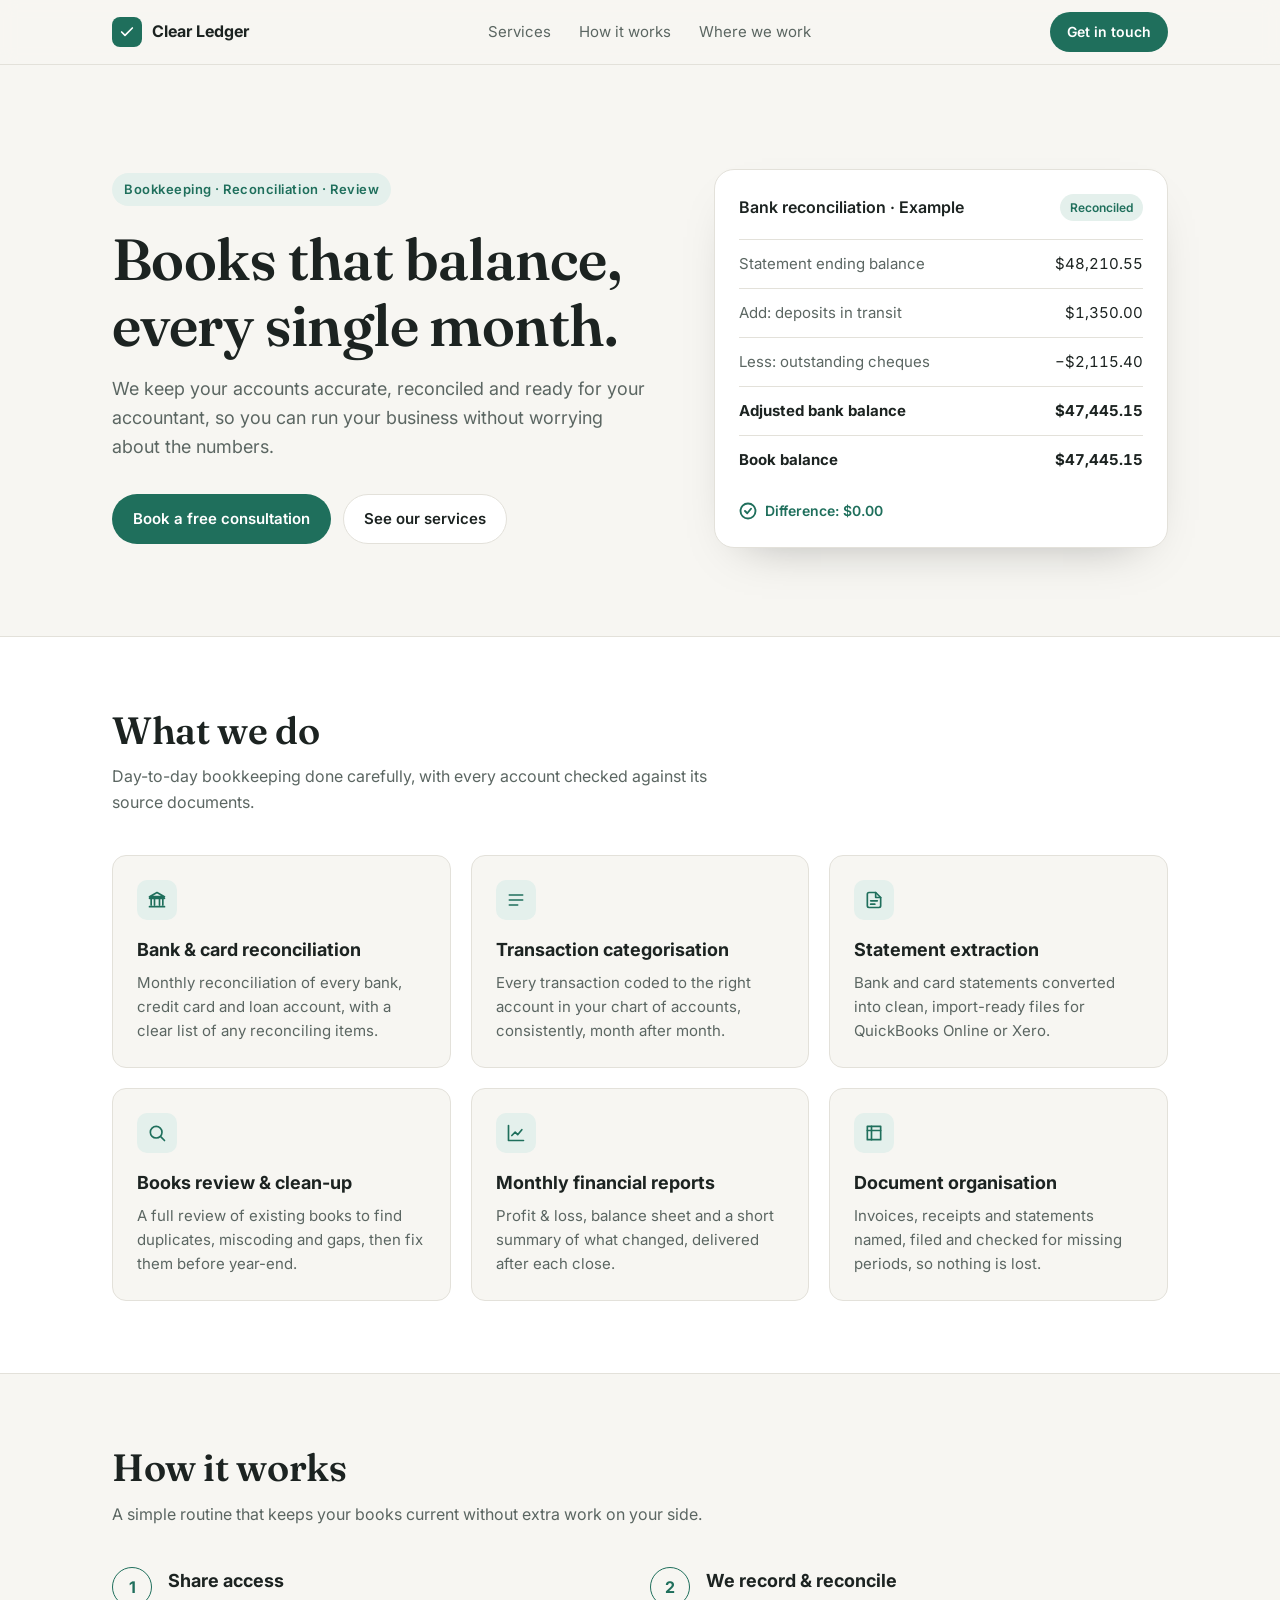
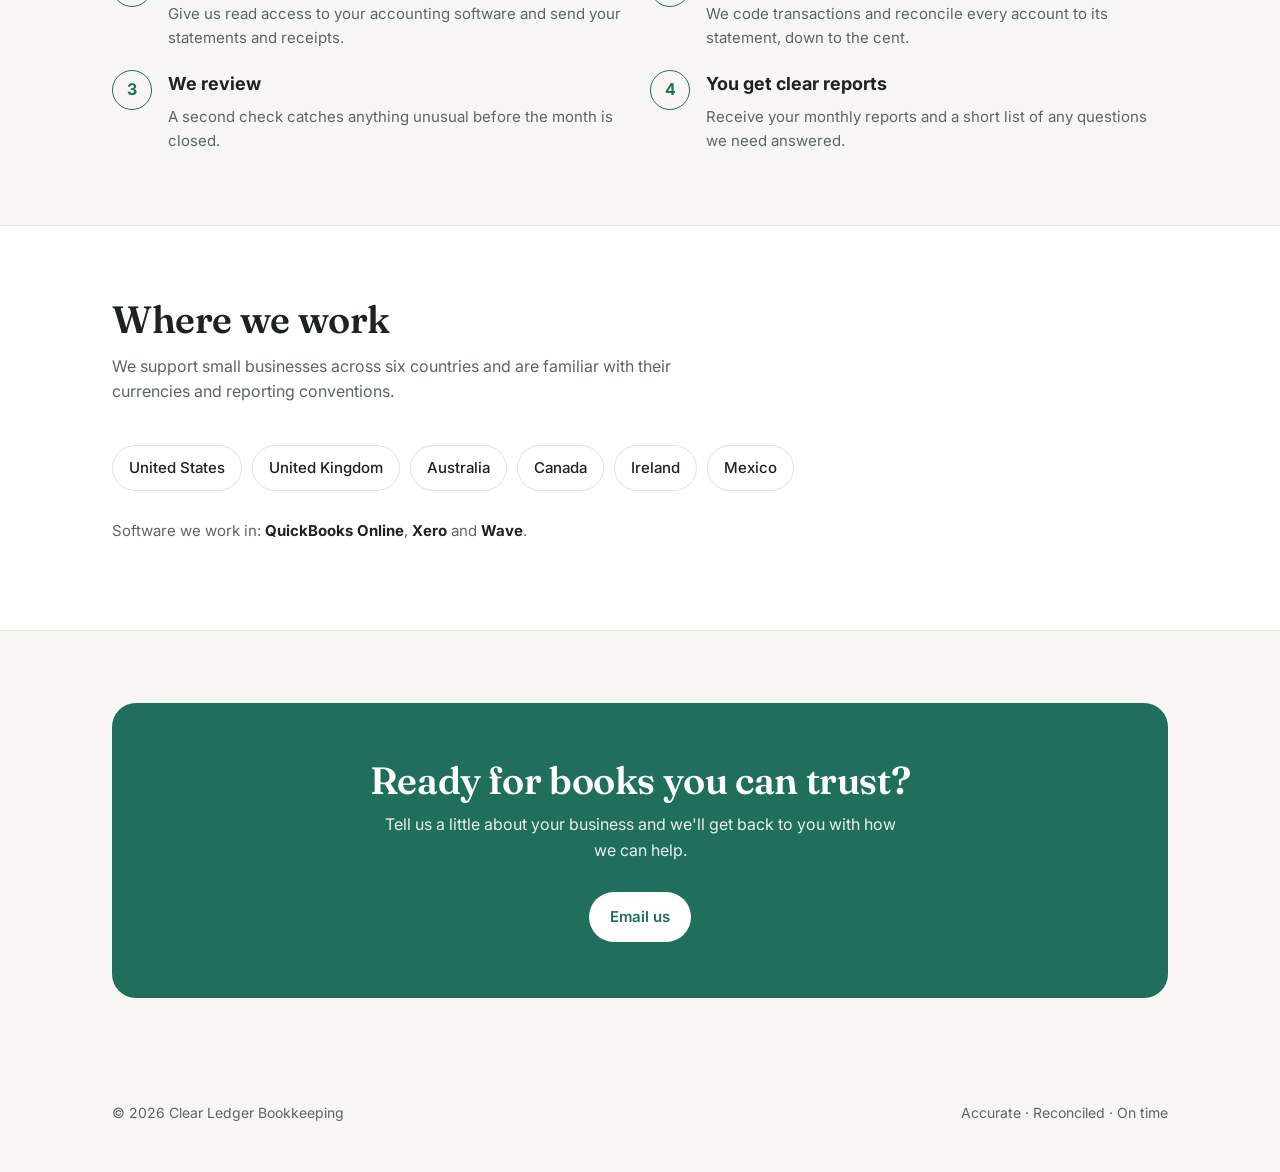
==== index.html @ 95f9fb22 "Add bookkeeping service webpage Single-page site (index.html) with services, process, regions and co" ====
<!doctype html>
<html lang="en">
<head>
  <meta charset="utf-8">
  <meta name="viewport" content="width=device-width, initial-scale=1">
  <title>Clear Ledger Bookkeeping</title>
  <meta name="description" content="Accurate, reconciled bookkeeping for small businesses in the US, UK, Australia, Canada, Ireland and Mexico.">
  <link rel="preconnect" href="https://fonts.googleapis.com">
  <link rel="preconnect" href="https://fonts.gstatic.com" crossorigin>
  <link href="https://fonts.googleapis.com/css2?family=Inter:wght@400;500;600;700&family=Fraunces:opsz,wght@9..144,600&display=swap" rel="stylesheet">
  <style>
    :root {
      --bg: #f7f6f2;
      --surface: #ffffff;
      --ink: #1c2321;
      --muted: #5b6662;
      --line: #e3e1da;
      --accent: #1f6f5c;
      --accent-ink: #ffffff;
      --accent-soft: #e4f0ec;
      --radius: 14px;
      --max: 1120px;
    }
    @media (prefers-color-scheme: dark) {
      :root:not([data-theme="light"]) {
        --bg: #121615;
        --surface: #1a201e;
        --ink: #e9ecea;
        --muted: #a3ada9;
        --line: #2a3230;
        --accent: #4fb89b;
        --accent-ink: #0d1412;
        --accent-soft: #1d2f2a;
      }
    }
    :root[data-theme="dark"] {
      --bg: #121615;
      --surface: #1a201e;
      --ink: #e9ecea;
      --muted: #a3ada9;
      --line: #2a3230;
      --accent: #4fb89b;
      --accent-ink: #0d1412;
      --accent-soft: #1d2f2a;
    }

    * { box-sizing: border-box; }
    html { scroll-behavior: smooth; }
    body {
      margin: 0;
      background: var(--bg);
      color: var(--ink);
      font: 16px/1.6 "Inter", system-ui, -apple-system, "Segoe UI", sans-serif;
      -webkit-font-smoothing: antialiased;
    }
    a { color: inherit; }
    .wrap { max-width: var(--max); margin: 0 auto; padding: 0 16px; }
    @media (min-width: 720px) { .wrap { padding: 0 32px; } }

    /* Header */
    header {
      position: sticky; top: 0; z-index: 10;
      background: color-mix(in srgb, var(--bg) 88%, transparent);
      backdrop-filter: blur(8px);
      border-bottom: 1px solid var(--line);
    }
    .nav { display: flex; align-items: center; justify-content: space-between; height: 64px; }
    .brand { display: flex; align-items: center; gap: 10px; font-weight: 700; text-decoration: none; }
    .brand-mark {
      width: 30px; height: 30px; border-radius: 8px; background: var(--accent);
      display: grid; place-items: center; color: var(--accent-ink);
    }
    .nav-links { display: none; gap: 28px; font-size: 15px; color: var(--muted); }
    .nav-links a { text-decoration: none; }
    .nav-links a:hover { color: var(--ink); }
    @media (min-width: 820px) { .nav-links { display: flex; } }

    .btn {
      display: inline-flex; align-items: center; justify-content: center; gap: 8px;
      padding: 12px 20px; border-radius: 999px; font-weight: 600; font-size: 15px;
      text-decoration: none; border: 1px solid transparent; transition: transform .15s, background .15s;
    }
    .btn:hover { transform: translateY(-1px); }
    .btn-primary { background: var(--accent); color: var(--accent-ink); }
    .btn-ghost { border-color: var(--line); background: var(--surface); }
    .btn-sm { padding: 8px 16px; font-size: 14px; }

    /* Hero */
    .hero { padding-top: 72px; padding-bottom: 56px; }
    .hero-grid { display: grid; gap: 48px; align-items: center; }
    @media (min-width: 900px) { .hero-grid { grid-template-columns: 1.1fr .9fr; } .hero { padding-top: 104px; padding-bottom: 88px; } }
    .eyebrow {
      display: inline-block; font-size: 13px; font-weight: 600; letter-spacing: .04em;
      color: var(--accent); background: var(--accent-soft); padding: 6px 12px; border-radius: 999px;
    }
    h1, h2 { font-family: "Fraunces", Georgia, serif; font-weight: 600; letter-spacing: -.01em; line-height: 1.15; }
    h1 { font-size: clamp(36px, 6vw, 58px); margin: 20px 0 16px; }
    h2 { font-size: clamp(28px, 4vw, 38px); margin: 0 0 12px; }
    h3 { font-size: 18px; margin: 0 0 6px; }
    .lead { font-size: 18px; color: var(--muted); max-width: 540px; margin: 0 0 32px; }
    .cta-row { display: flex; flex-wrap: wrap; gap: 12px; }

    /* Reconciliation card */
    .rec-card {
      background: var(--surface); border: 1px solid var(--line); border-radius: 20px;
      padding: 24px; box-shadow: 0 20px 50px -30px rgba(0,0,0,.35);
    }
    .rec-head { display: flex; justify-content: space-between; align-items: center; margin-bottom: 18px; }
    .rec-title { font-weight: 600; }
    .pill { font-size: 12px; font-weight: 600; padding: 4px 10px; border-radius: 999px; background: var(--accent-soft); color: var(--accent); }
    .rec-row { display: flex; justify-content: space-between; padding: 12px 0; border-top: 1px solid var(--line); font-size: 15px; }
    .rec-row span:first-child { color: var(--muted); }
    .rec-row.total { font-weight: 700; }
    .rec-row.total span:first-child { color: var(--ink); }
    .num { font-variant-numeric: tabular-nums; }
    .check { display: flex; align-items: center; gap: 8px; margin-top: 16px; font-size: 14px; color: var(--accent); font-weight: 600; }

    /* Sections */
    section { padding: 72px 0; }
    .section-head { max-width: 620px; margin-bottom: 40px; }
    .section-head p { color: var(--muted); margin: 0; }
    .alt { background: var(--surface); border-top: 1px solid var(--line); border-bottom: 1px solid var(--line); }

    .grid { display: grid; gap: 20px; }
    @media (min-width: 640px) { .grid-2 { grid-template-columns: repeat(2, 1fr); } }
    @media (min-width: 960px) { .grid-3 { grid-template-columns: repeat(3, 1fr); } }

    .card { background: var(--surface); border: 1px solid var(--line); border-radius: var(--radius); padding: 24px; }
    .alt .card { background: var(--bg); }
    .card p { margin: 0; color: var(--muted); font-size: 15px; }
    .icon {
      width: 40px; height: 40px; border-radius: 10px; background: var(--accent-soft); color: var(--accent);
      display: grid; place-items: center; margin-bottom: 16px;
    }
    .icon svg { width: 20px; height: 20px; }

    /* Steps */
    .steps { counter-reset: step; }
    .step { position: relative; padding-left: 56px; }
    .step::before {
      counter-increment: step; content: counter(step);
      position: absolute; left: 0; top: 0; width: 38px; height: 38px; border-radius: 50%;
      border: 1.5px solid var(--accent); color: var(--accent); font-weight: 700;
      display: grid; place-items: center;
    }
    .step p { margin: 0; color: var(--muted); font-size: 15px; }

    /* Regions */
    .regions { display: flex; flex-wrap: wrap; gap: 10px; }
    .region { padding: 10px 16px; border: 1px solid var(--line); border-radius: 999px; background: var(--surface); font-weight: 500; font-size: 15px; }
    .tools { margin-top: 28px; color: var(--muted); font-size: 15px; }
    .tools strong { color: var(--ink); }

    /* Contact */
    .contact {
      background: var(--accent); color: var(--accent-ink); border-radius: 24px; padding: 40px 24px; text-align: center;
    }
    @media (min-width: 720px) { .contact { padding: 56px; } }
    .contact h2 { margin-bottom: 10px; }
    .contact p { margin: 0 auto 28px; max-width: 520px; opacity: .9; }
    .contact .btn { background: var(--accent-ink); color: var(--accent); }

    footer { padding: 32px 0 48px; color: var(--muted); font-size: 14px; }
    .foot { display: flex; flex-wrap: wrap; gap: 12px; justify-content: space-between; }
  </style>
</head>
<body>

  <header>
    <div class="wrap nav">
      <a class="brand" href="#top">
        <span class="brand-mark" aria-hidden="true">
          <svg width="16" height="16" viewBox="0 0 24 24" fill="none" stroke="currentColor" stroke-width="2.5" stroke-linecap="round" stroke-linejoin="round"><path d="M4 12l5 5L20 6"/></svg>
        </span>
        Clear Ledger
      </a>
      <nav class="nav-links" aria-label="Main">
        <a href="#services">Services</a>
        <a href="#process">How it works</a>
        <a href="#regions">Where we work</a>
      </nav>
      <a class="btn btn-primary btn-sm" href="#contact">Get in touch</a>
    </div>
  </header>

  <main id="top">
    <!-- Hero -->
    <div class="wrap hero">
      <div class="hero-grid">
        <div>
          <span class="eyebrow">Bookkeeping · Reconciliation · Review</span>
          <h1>Books that balance, every single month.</h1>
          <p class="lead">We keep your accounts accurate, reconciled and ready for your accountant, so you can run your business without worrying about the numbers.</p>
          <div class="cta-row">
            <a class="btn btn-primary" href="#contact">Book a free consultation</a>
            <a class="btn btn-ghost" href="#services">See our services</a>
          </div>
        </div>

        <div class="rec-card" aria-label="Example bank reconciliation">
          <div class="rec-head">
            <span class="rec-title">Bank reconciliation · Example</span>
            <span class="pill">Reconciled</span>
          </div>
          <div class="rec-row"><span>Statement ending balance</span><span class="num">$48,210.55</span></div>
          <div class="rec-row"><span>Add: deposits in transit</span><span class="num">$1,350.00</span></div>
          <div class="rec-row"><span>Less: outstanding cheques</span><span class="num">−$2,115.40</span></div>
          <div class="rec-row total"><span>Adjusted bank balance</span><span class="num">$47,445.15</span></div>
          <div class="rec-row total"><span>Book balance</span><span class="num">$47,445.15</span></div>
          <div class="check">
            <svg width="18" height="18" viewBox="0 0 24 24" fill="none" stroke="currentColor" stroke-width="2.5" stroke-linecap="round" stroke-linejoin="round" aria-hidden="true"><circle cx="12" cy="12" r="10"/><path d="M8 12l3 3 5-6"/></svg>
            Difference: $0.00
          </div>
        </div>
      </div>
    </div>

    <!-- Services -->
    <section id="services" class="alt">
      <div class="wrap">
        <div class="section-head">
          <h2>What we do</h2>
          <p>Day-to-day bookkeeping done carefully, with every account checked against its source documents.</p>
        </div>
        <div class="grid grid-2 grid-3">
          <div class="card">
            <div class="icon"><svg viewBox="0 0 24 24" fill="none" stroke="currentColor" stroke-width="2" stroke-linecap="round" stroke-linejoin="round"><path d="M3 10h18M5 10v8M9 10v8M15 10v8M19 10v8M3 20h18M12 3l9 5H3z"/></svg></div>
            <h3>Bank &amp; card reconciliation</h3>
            <p>Monthly reconciliation of every bank, credit card and loan account, with a clear list of any reconciling items.</p>
          </div>
          <div class="card">
            <div class="icon"><svg viewBox="0 0 24 24" fill="none" stroke="currentColor" stroke-width="2" stroke-linecap="round" stroke-linejoin="round"><path d="M4 6h16M4 12h16M4 18h10"/></svg></div>
            <h3>Transaction categorisation</h3>
            <p>Every transaction coded to the right account in your chart of accounts, consistently, month after month.</p>
          </div>
          <div class="card">
            <div class="icon"><svg viewBox="0 0 24 24" fill="none" stroke="currentColor" stroke-width="2" stroke-linecap="round" stroke-linejoin="round"><path d="M14 3H6a2 2 0 0 0-2 2v14a2 2 0 0 0 2 2h12a2 2 0 0 0 2-2V9z"/><path d="M14 3v6h6M8 13h8M8 17h5"/></svg></div>
            <h3>Statement extraction</h3>
            <p>Bank and card statements converted into clean, import-ready files for QuickBooks Online or Xero.</p>
          </div>
          <div class="card">
            <div class="icon"><svg viewBox="0 0 24 24" fill="none" stroke="currentColor" stroke-width="2" stroke-linecap="round" stroke-linejoin="round"><circle cx="11" cy="11" r="7"/><path d="M21 21l-4.3-4.3"/></svg></div>
            <h3>Books review &amp; clean-up</h3>
            <p>A full review of existing books to find duplicates, miscoding and gaps, then fix them before year-end.</p>
          </div>
          <div class="card">
            <div class="icon"><svg viewBox="0 0 24 24" fill="none" stroke="currentColor" stroke-width="2" stroke-linecap="round" stroke-linejoin="round"><path d="M3 3v18h18"/><path d="M7 15l4-4 3 3 5-6"/></svg></div>
            <h3>Monthly financial reports</h3>
            <p>Profit &amp; loss, balance sheet and a short summary of what changed, delivered after each close.</p>
          </div>
          <div class="card">
            <div class="icon"><svg viewBox="0 0 24 24" fill="none" stroke="currentColor" stroke-width="2" stroke-linecap="round" stroke-linejoin="round"><path d="M4 4h16v16H4z"/><path d="M9 4v16M4 9h16"/></svg></div>
            <h3>Document organisation</h3>
            <p>Invoices, receipts and statements named, filed and checked for missing periods, so nothing is lost.</p>
          </div>
        </div>
      </div>
    </section>

    <!-- Process -->
    <section id="process">
      <div class="wrap">
        <div class="section-head">
          <h2>How it works</h2>
          <p>A simple routine that keeps your books current without extra work on your side.</p>
        </div>
        <div class="grid grid-2 steps">
          <div class="step"><h3>Share access</h3><p>Give us read access to your accounting software and send your statements and receipts.</p></div>
          <div class="step"><h3>We record &amp; reconcile</h3><p>We code transactions and reconcile every account to its statement, down to the cent.</p></div>
          <div class="step"><h3>We review</h3><p>A second check catches anything unusual before the month is closed.</p></div>
          <div class="step"><h3>You get clear reports</h3><p>Receive your monthly reports and a short list of any questions we need answered.</p></div>
        </div>
      </div>
    </section>

    <!-- Regions -->
    <section id="regions" class="alt">
      <div class="wrap">
        <div class="section-head">
          <h2>Where we work</h2>
          <p>We support small businesses across six countries and are familiar with their currencies and reporting conventions.</p>
        </div>
        <div class="regions">
          <span class="region">United States</span>
          <span class="region">United Kingdom</span>
          <span class="region">Australia</span>
          <span class="region">Canada</span>
          <span class="region">Ireland</span>
          <span class="region">Mexico</span>
        </div>
        <p class="tools">Software we work in: <strong>QuickBooks Online</strong>, <strong>Xero</strong> and <strong>Wave</strong>.</p>
      </div>
    </section>

    <!-- Contact -->
    <section id="contact">
      <div class="wrap">
        <div class="contact">
          <h2>Ready for books you can trust?</h2>
          <p>Tell us a little about your business and we'll get back to you with how we can help.</p>
          <a class="btn" href="mailto:hello@example.com">Email us</a>
        </div>
      </div>
    </section>
  </main>

  <footer>
    <div class="wrap foot">
      <span>© <span id="year">2026</span> Clear Ledger Bookkeeping</span>
      <span>Accurate · Reconciled · On time</span>
    </div>
  </footer>

  <script>document.getElementById('year').textContent = new Date().getFullYear();</script>
</body>
</html>
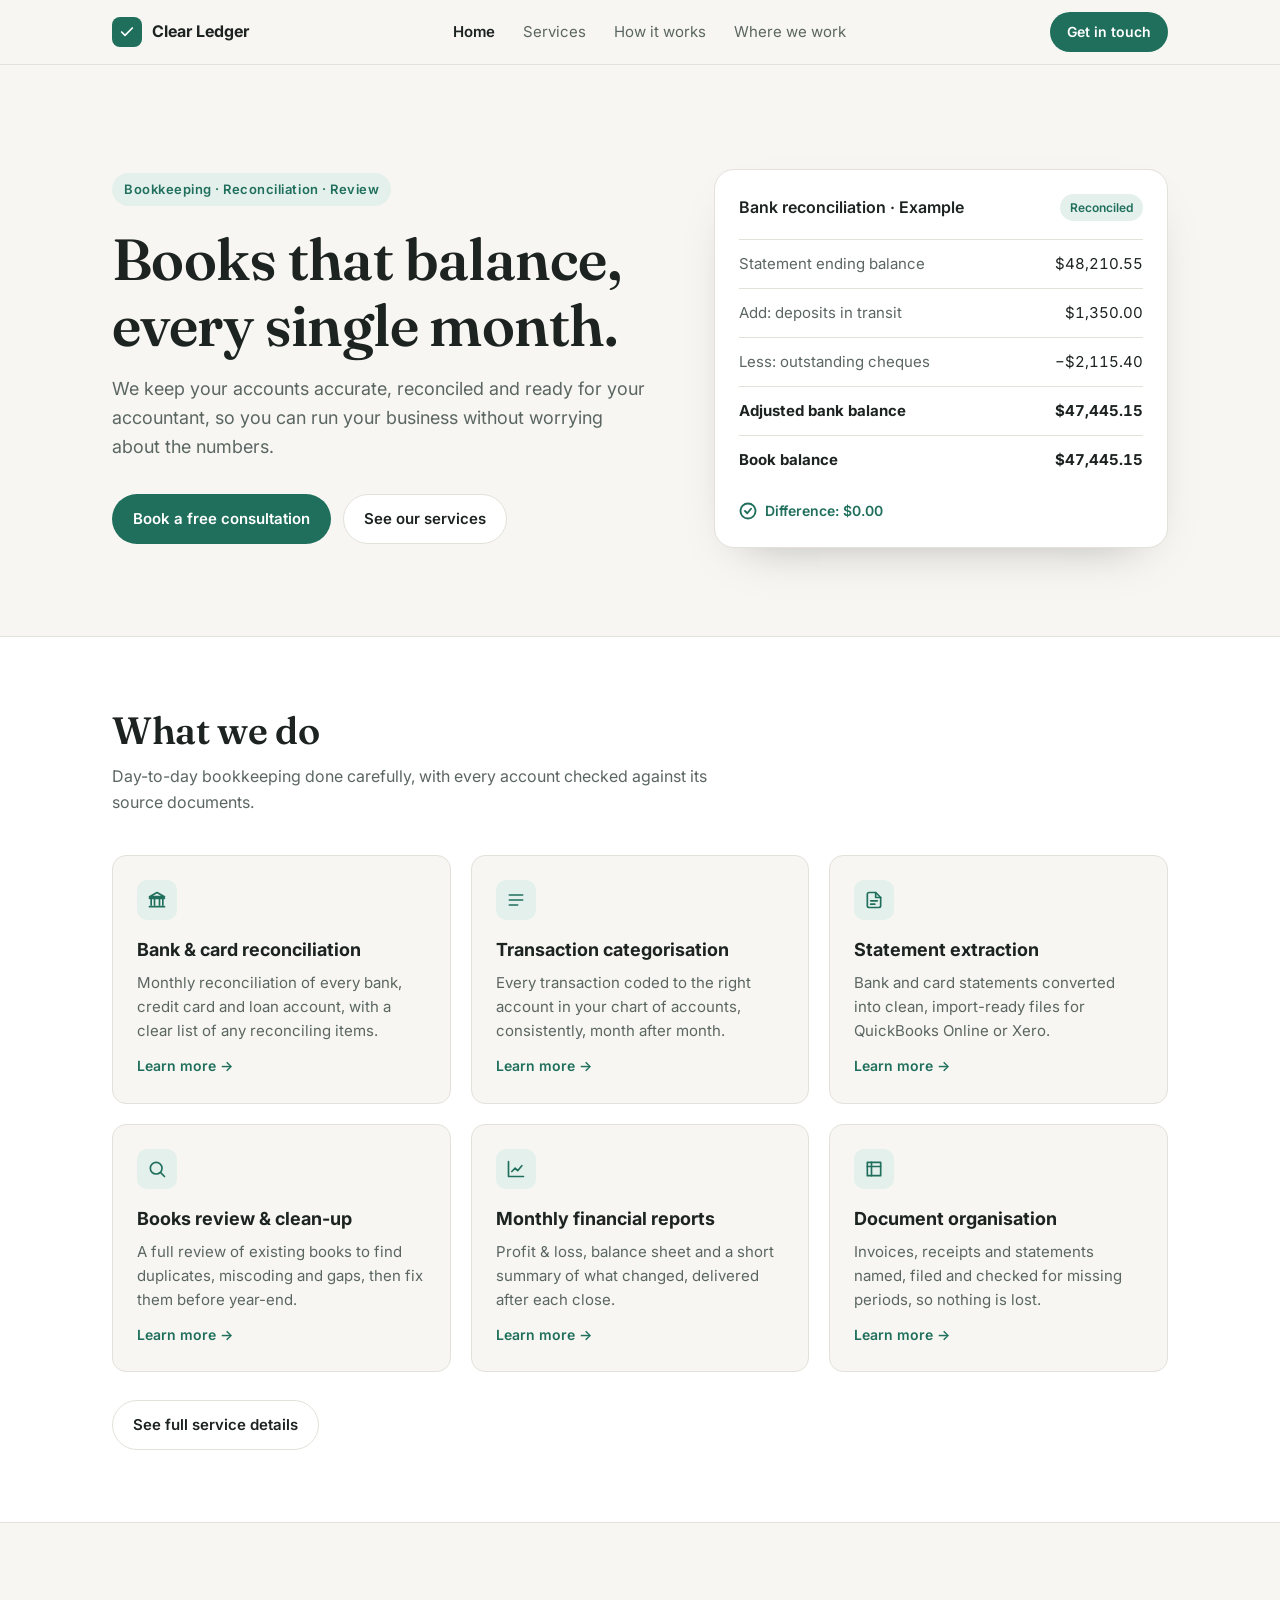
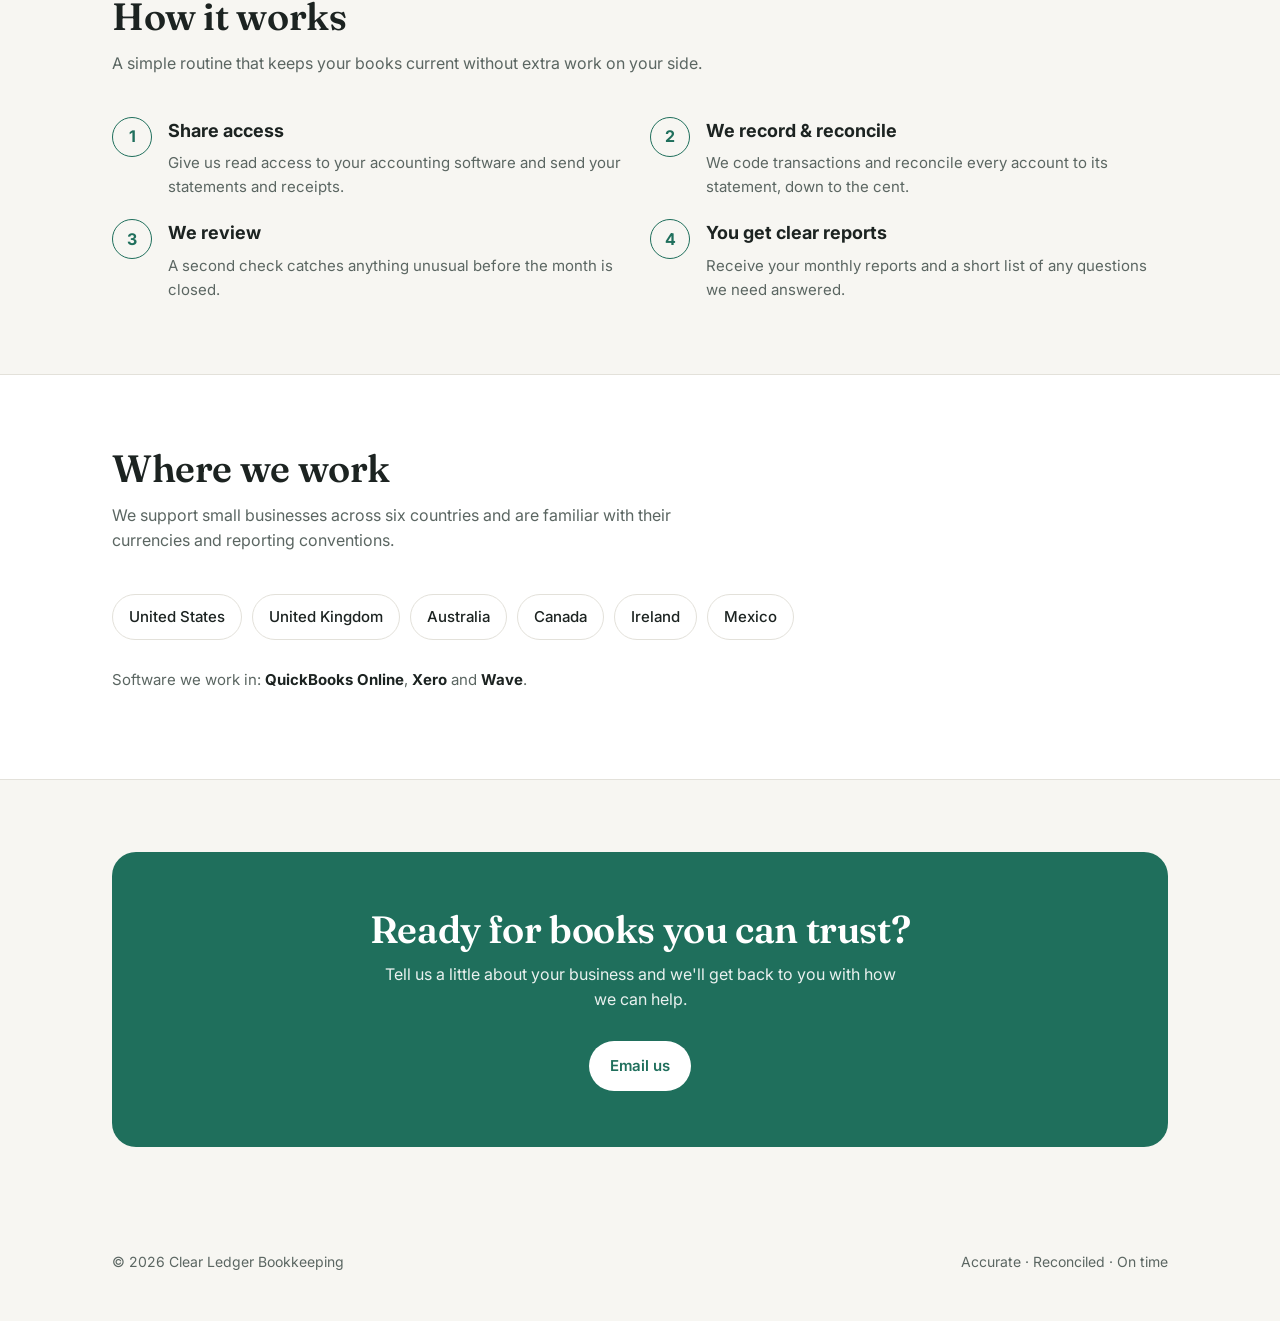
==== commit 6b796cf9: "Add detailed Services page and shared stylesheet - services.html: one section per service with what'" ====
--- a/index.html
+++ b/index.html
@@ -8,161 +8,7 @@
   <link rel="preconnect" href="https://fonts.googleapis.com">
   <link rel="preconnect" href="https://fonts.gstatic.com" crossorigin>
   <link href="https://fonts.googleapis.com/css2?family=Inter:wght@400;500;600;700&family=Fraunces:opsz,wght@9..144,600&display=swap" rel="stylesheet">
-  <style>
-    :root {
-      --bg: #f7f6f2;
-      --surface: #ffffff;
-      --ink: #1c2321;
-      --muted: #5b6662;
-      --line: #e3e1da;
-      --accent: #1f6f5c;
-      --accent-ink: #ffffff;
-      --accent-soft: #e4f0ec;
-      --radius: 14px;
-      --max: 1120px;
-    }
-    @media (prefers-color-scheme: dark) {
-      :root:not([data-theme="light"]) {
-        --bg: #121615;
-        --surface: #1a201e;
-        --ink: #e9ecea;
-        --muted: #a3ada9;
-        --line: #2a3230;
-        --accent: #4fb89b;
-        --accent-ink: #0d1412;
-        --accent-soft: #1d2f2a;
-      }
-    }
-    :root[data-theme="dark"] {
-      --bg: #121615;
-      --surface: #1a201e;
-      --ink: #e9ecea;
-      --muted: #a3ada9;
-      --line: #2a3230;
-      --accent: #4fb89b;
-      --accent-ink: #0d1412;
-      --accent-soft: #1d2f2a;
-    }
-
-    * { box-sizing: border-box; }
-    html { scroll-behavior: smooth; }
-    body {
-      margin: 0;
-      background: var(--bg);
-      color: var(--ink);
-      font: 16px/1.6 "Inter", system-ui, -apple-system, "Segoe UI", sans-serif;
-      -webkit-font-smoothing: antialiased;
-    }
-    a { color: inherit; }
-    .wrap { max-width: var(--max); margin: 0 auto; padding: 0 16px; }
-    @media (min-width: 720px) { .wrap { padding: 0 32px; } }
-
-    /* Header */
-    header {
-      position: sticky; top: 0; z-index: 10;
-      background: color-mix(in srgb, var(--bg) 88%, transparent);
-      backdrop-filter: blur(8px);
-      border-bottom: 1px solid var(--line);
-    }
-    .nav { display: flex; align-items: center; justify-content: space-between; height: 64px; }
-    .brand { display: flex; align-items: center; gap: 10px; font-weight: 700; text-decoration: none; }
-    .brand-mark {
-      width: 30px; height: 30px; border-radius: 8px; background: var(--accent);
-      display: grid; place-items: center; color: var(--accent-ink);
-    }
-    .nav-links { display: none; gap: 28px; font-size: 15px; color: var(--muted); }
-    .nav-links a { text-decoration: none; }
-    .nav-links a:hover { color: var(--ink); }
-    @media (min-width: 820px) { .nav-links { display: flex; } }
-
-    .btn {
-      display: inline-flex; align-items: center; justify-content: center; gap: 8px;
-      padding: 12px 20px; border-radius: 999px; font-weight: 600; font-size: 15px;
-      text-decoration: none; border: 1px solid transparent; transition: transform .15s, background .15s;
-    }
-    .btn:hover { transform: translateY(-1px); }
-    .btn-primary { background: var(--accent); color: var(--accent-ink); }
-    .btn-ghost { border-color: var(--line); background: var(--surface); }
-    .btn-sm { padding: 8px 16px; font-size: 14px; }
-
-    /* Hero */
-    .hero { padding-top: 72px; padding-bottom: 56px; }
-    .hero-grid { display: grid; gap: 48px; align-items: center; }
-    @media (min-width: 900px) { .hero-grid { grid-template-columns: 1.1fr .9fr; } .hero { padding-top: 104px; padding-bottom: 88px; } }
-    .eyebrow {
-      display: inline-block; font-size: 13px; font-weight: 600; letter-spacing: .04em;
-      color: var(--accent); background: var(--accent-soft); padding: 6px 12px; border-radius: 999px;
-    }
-    h1, h2 { font-family: "Fraunces", Georgia, serif; font-weight: 600; letter-spacing: -.01em; line-height: 1.15; }
-    h1 { font-size: clamp(36px, 6vw, 58px); margin: 20px 0 16px; }
-    h2 { font-size: clamp(28px, 4vw, 38px); margin: 0 0 12px; }
-    h3 { font-size: 18px; margin: 0 0 6px; }
-    .lead { font-size: 18px; color: var(--muted); max-width: 540px; margin: 0 0 32px; }
-    .cta-row { display: flex; flex-wrap: wrap; gap: 12px; }
-
-    /* Reconciliation card */
-    .rec-card {
-      background: var(--surface); border: 1px solid var(--line); border-radius: 20px;
-      padding: 24px; box-shadow: 0 20px 50px -30px rgba(0,0,0,.35);
-    }
-    .rec-head { display: flex; justify-content: space-between; align-items: center; margin-bottom: 18px; }
-    .rec-title { font-weight: 600; }
-    .pill { font-size: 12px; font-weight: 600; padding: 4px 10px; border-radius: 999px; background: var(--accent-soft); color: var(--accent); }
-    .rec-row { display: flex; justify-content: space-between; padding: 12px 0; border-top: 1px solid var(--line); font-size: 15px; }
-    .rec-row span:first-child { color: var(--muted); }
-    .rec-row.total { font-weight: 700; }
-    .rec-row.total span:first-child { color: var(--ink); }
-    .num { font-variant-numeric: tabular-nums; }
-    .check { display: flex; align-items: center; gap: 8px; margin-top: 16px; font-size: 14px; color: var(--accent); font-weight: 600; }
-
-    /* Sections */
-    section { padding: 72px 0; }
-    .section-head { max-width: 620px; margin-bottom: 40px; }
-    .section-head p { color: var(--muted); margin: 0; }
-    .alt { background: var(--surface); border-top: 1px solid var(--line); border-bottom: 1px solid var(--line); }
-
-    .grid { display: grid; gap: 20px; }
-    @media (min-width: 640px) { .grid-2 { grid-template-columns: repeat(2, 1fr); } }
-    @media (min-width: 960px) { .grid-3 { grid-template-columns: repeat(3, 1fr); } }
-
-    .card { background: var(--surface); border: 1px solid var(--line); border-radius: var(--radius); padding: 24px; }
-    .alt .card { background: var(--bg); }
-    .card p { margin: 0; color: var(--muted); font-size: 15px; }
-    .icon {
-      width: 40px; height: 40px; border-radius: 10px; background: var(--accent-soft); color: var(--accent);
-      display: grid; place-items: center; margin-bottom: 16px;
-    }
-    .icon svg { width: 20px; height: 20px; }
-
-    /* Steps */
-    .steps { counter-reset: step; }
-    .step { position: relative; padding-left: 56px; }
-    .step::before {
-      counter-increment: step; content: counter(step);
-      position: absolute; left: 0; top: 0; width: 38px; height: 38px; border-radius: 50%;
-      border: 1.5px solid var(--accent); color: var(--accent); font-weight: 700;
-      display: grid; place-items: center;
-    }
-    .step p { margin: 0; color: var(--muted); font-size: 15px; }
-
-    /* Regions */
-    .regions { display: flex; flex-wrap: wrap; gap: 10px; }
-    .region { padding: 10px 16px; border: 1px solid var(--line); border-radius: 999px; background: var(--surface); font-weight: 500; font-size: 15px; }
-    .tools { margin-top: 28px; color: var(--muted); font-size: 15px; }
-    .tools strong { color: var(--ink); }
-
-    /* Contact */
-    .contact {
-      background: var(--accent); color: var(--accent-ink); border-radius: 24px; padding: 40px 24px; text-align: center;
-    }
-    @media (min-width: 720px) { .contact { padding: 56px; } }
-    .contact h2 { margin-bottom: 10px; }
-    .contact p { margin: 0 auto 28px; max-width: 520px; opacity: .9; }
-    .contact .btn { background: var(--accent-ink); color: var(--accent); }
-
-    footer { padding: 32px 0 48px; color: var(--muted); font-size: 14px; }
-    .foot { display: flex; flex-wrap: wrap; gap: 12px; justify-content: space-between; }
-  </style>
+  <link rel="stylesheet" href="styles.css">
 </head>
 <body>
 
@@ -175,7 +21,8 @@
         Clear Ledger
       </a>
       <nav class="nav-links" aria-label="Main">
-        <a href="#services">Services</a>
+        <a href="index.html" aria-current="page">Home</a>
+        <a href="services.html">Services</a>
         <a href="#process">How it works</a>
         <a href="#regions">Where we work</a>
       </nav>
@@ -193,7 +40,7 @@
           <p class="lead">We keep your accounts accurate, reconciled and ready for your accountant, so you can run your business without worrying about the numbers.</p>
           <div class="cta-row">
             <a class="btn btn-primary" href="#contact">Book a free consultation</a>
-            <a class="btn btn-ghost" href="#services">See our services</a>
+            <a class="btn btn-ghost" href="services.html">See our services</a>
           </div>
         </div>
 
@@ -223,37 +70,44 @@
           <p>Day-to-day bookkeeping done carefully, with every account checked against its source documents.</p>
         </div>
         <div class="grid grid-2 grid-3">
-          <div class="card">
+          <a class="card" href="services.html#reconciliation">
             <div class="icon"><svg viewBox="0 0 24 24" fill="none" stroke="currentColor" stroke-width="2" stroke-linecap="round" stroke-linejoin="round"><path d="M3 10h18M5 10v8M9 10v8M15 10v8M19 10v8M3 20h18M12 3l9 5H3z"/></svg></div>
             <h3>Bank &amp; card reconciliation</h3>
             <p>Monthly reconciliation of every bank, credit card and loan account, with a clear list of any reconciling items.</p>
-          </div>
-          <div class="card">
+            <span class="card-more">Learn more →</span>
+          </a>
+          <a class="card" href="services.html#categorisation">
             <div class="icon"><svg viewBox="0 0 24 24" fill="none" stroke="currentColor" stroke-width="2" stroke-linecap="round" stroke-linejoin="round"><path d="M4 6h16M4 12h16M4 18h10"/></svg></div>
             <h3>Transaction categorisation</h3>
             <p>Every transaction coded to the right account in your chart of accounts, consistently, month after month.</p>
-          </div>
-          <div class="card">
+            <span class="card-more">Learn more →</span>
+          </a>
+          <a class="card" href="services.html#extraction">
             <div class="icon"><svg viewBox="0 0 24 24" fill="none" stroke="currentColor" stroke-width="2" stroke-linecap="round" stroke-linejoin="round"><path d="M14 3H6a2 2 0 0 0-2 2v14a2 2 0 0 0 2 2h12a2 2 0 0 0 2-2V9z"/><path d="M14 3v6h6M8 13h8M8 17h5"/></svg></div>
             <h3>Statement extraction</h3>
             <p>Bank and card statements converted into clean, import-ready files for QuickBooks Online or Xero.</p>
-          </div>
-          <div class="card">
+            <span class="card-more">Learn more →</span>
+          </a>
+          <a class="card" href="services.html#review">
             <div class="icon"><svg viewBox="0 0 24 24" fill="none" stroke="currentColor" stroke-width="2" stroke-linecap="round" stroke-linejoin="round"><circle cx="11" cy="11" r="7"/><path d="M21 21l-4.3-4.3"/></svg></div>
             <h3>Books review &amp; clean-up</h3>
             <p>A full review of existing books to find duplicates, miscoding and gaps, then fix them before year-end.</p>
-          </div>
-          <div class="card">
+            <span class="card-more">Learn more →</span>
+          </a>
+          <a class="card" href="services.html#reports">
             <div class="icon"><svg viewBox="0 0 24 24" fill="none" stroke="currentColor" stroke-width="2" stroke-linecap="round" stroke-linejoin="round"><path d="M3 3v18h18"/><path d="M7 15l4-4 3 3 5-6"/></svg></div>
             <h3>Monthly financial reports</h3>
             <p>Profit &amp; loss, balance sheet and a short summary of what changed, delivered after each close.</p>
-          </div>
-          <div class="card">
+            <span class="card-more">Learn more →</span>
+          </a>
+          <a class="card" href="services.html#documents">
             <div class="icon"><svg viewBox="0 0 24 24" fill="none" stroke="currentColor" stroke-width="2" stroke-linecap="round" stroke-linejoin="round"><path d="M4 4h16v16H4z"/><path d="M9 4v16M4 9h16"/></svg></div>
             <h3>Document organisation</h3>
             <p>Invoices, receipts and statements named, filed and checked for missing periods, so nothing is lost.</p>
-          </div>
+            <span class="card-more">Learn more →</span>
+          </a>
         </div>
+        <div class="see-all"><a class="btn btn-ghost" href="services.html">See full service details</a></div>
       </div>
     </section>
 
--- a/styles.css
+++ b/styles.css
@@ -0,0 +1,196 @@
+:root {
+  --bg: #f7f6f2;
+  --surface: #ffffff;
+  --ink: #1c2321;
+  --muted: #5b6662;
+  --line: #e3e1da;
+  --accent: #1f6f5c;
+  --accent-ink: #ffffff;
+  --accent-soft: #e4f0ec;
+  --radius: 14px;
+  --max: 1120px;
+}
+@media (prefers-color-scheme: dark) {
+  :root:not([data-theme="light"]) {
+    --bg: #121615;
+    --surface: #1a201e;
+    --ink: #e9ecea;
+    --muted: #a3ada9;
+    --line: #2a3230;
+    --accent: #4fb89b;
+    --accent-ink: #0d1412;
+    --accent-soft: #1d2f2a;
+  }
+}
+:root[data-theme="dark"] {
+  --bg: #121615;
+  --surface: #1a201e;
+  --ink: #e9ecea;
+  --muted: #a3ada9;
+  --line: #2a3230;
+  --accent: #4fb89b;
+  --accent-ink: #0d1412;
+  --accent-soft: #1d2f2a;
+}
+
+* { box-sizing: border-box; }
+html { scroll-behavior: smooth; }
+body {
+  margin: 0;
+  background: var(--bg);
+  color: var(--ink);
+  font: 16px/1.6 "Inter", system-ui, -apple-system, "Segoe UI", sans-serif;
+  -webkit-font-smoothing: antialiased;
+}
+a { color: inherit; }
+.wrap { max-width: var(--max); margin: 0 auto; padding: 0 16px; }
+@media (min-width: 720px) { .wrap { padding: 0 32px; } }
+
+/* Header */
+header {
+  position: sticky; top: 0; z-index: 10;
+  background: color-mix(in srgb, var(--bg) 88%, transparent);
+  backdrop-filter: blur(8px);
+  border-bottom: 1px solid var(--line);
+}
+.nav { display: flex; flex-wrap: wrap; align-items: center; justify-content: space-between; min-height: 64px; row-gap: 6px; padding-top: 10px; }
+@media (min-width: 820px) { .nav { padding-top: 0; } }
+.brand { display: flex; align-items: center; gap: 10px; font-weight: 700; text-decoration: none; }
+.brand-mark {
+  width: 30px; height: 30px; border-radius: 8px; background: var(--accent);
+  display: grid; place-items: center; color: var(--accent-ink);
+}
+.nav-links { display: flex; order: 3; width: 100%; gap: 16px; font-size: 14px; color: var(--muted); padding: 0 0 12px; overflow-x: auto; white-space: nowrap; }
+.nav-links a { text-decoration: none; }
+.nav-links a:hover { color: var(--ink); }
+@media (min-width: 820px) { .nav-links { order: 0; width: auto; gap: 28px; font-size: 15px; padding: 0; } }
+
+.btn {
+  display: inline-flex; align-items: center; justify-content: center; gap: 8px;
+  padding: 12px 20px; border-radius: 999px; font-weight: 600; font-size: 15px;
+  text-decoration: none; border: 1px solid transparent; transition: transform .15s, background .15s;
+}
+.btn:hover { transform: translateY(-1px); }
+.btn-primary { background: var(--accent); color: var(--accent-ink); }
+.btn-ghost { border-color: var(--line); background: var(--surface); }
+.btn-sm { padding: 8px 16px; font-size: 14px; }
+
+/* Hero */
+.hero { padding-top: 72px; padding-bottom: 56px; }
+.hero-grid { display: grid; gap: 48px; align-items: center; }
+@media (min-width: 900px) { .hero-grid { grid-template-columns: 1.1fr .9fr; } .hero { padding-top: 104px; padding-bottom: 88px; } }
+.eyebrow {
+  display: inline-block; font-size: 13px; font-weight: 600; letter-spacing: .04em;
+  color: var(--accent); background: var(--accent-soft); padding: 6px 12px; border-radius: 999px;
+}
+h1, h2 { font-family: "Fraunces", Georgia, serif; font-weight: 600; letter-spacing: -.01em; line-height: 1.15; }
+h1 { font-size: clamp(36px, 6vw, 58px); margin: 20px 0 16px; }
+h2 { font-size: clamp(28px, 4vw, 38px); margin: 0 0 12px; }
+h3 { font-size: 18px; margin: 0 0 6px; }
+.lead { font-size: 18px; color: var(--muted); max-width: 540px; margin: 0 0 32px; }
+.cta-row { display: flex; flex-wrap: wrap; gap: 12px; }
+
+/* Reconciliation card */
+.rec-card {
+  background: var(--surface); border: 1px solid var(--line); border-radius: 20px;
+  padding: 24px; box-shadow: 0 20px 50px -30px rgba(0,0,0,.35);
+}
+.rec-head { display: flex; justify-content: space-between; align-items: center; margin-bottom: 18px; }
+.rec-title { font-weight: 600; }
+.pill { font-size: 12px; font-weight: 600; padding: 4px 10px; border-radius: 999px; background: var(--accent-soft); color: var(--accent); }
+.rec-row { display: flex; justify-content: space-between; padding: 12px 0; border-top: 1px solid var(--line); font-size: 15px; }
+.rec-row span:first-child { color: var(--muted); }
+.rec-row.total { font-weight: 700; }
+.rec-row.total span:first-child { color: var(--ink); }
+.num { font-variant-numeric: tabular-nums; }
+.check { display: flex; align-items: center; gap: 8px; margin-top: 16px; font-size: 14px; color: var(--accent); font-weight: 600; }
+
+/* Sections */
+section { padding: 72px 0; }
+.section-head { max-width: 620px; margin-bottom: 40px; }
+.section-head p { color: var(--muted); margin: 0; }
+.alt { background: var(--surface); border-top: 1px solid var(--line); border-bottom: 1px solid var(--line); }
+
+.grid { display: grid; gap: 20px; }
+@media (min-width: 640px) { .grid-2 { grid-template-columns: repeat(2, 1fr); } }
+@media (min-width: 960px) { .grid-3 { grid-template-columns: repeat(3, 1fr); } }
+
+.card { background: var(--surface); border: 1px solid var(--line); border-radius: var(--radius); padding: 24px; }
+.alt .card { background: var(--bg); }
+.card p { margin: 0; color: var(--muted); font-size: 15px; }
+.icon {
+  width: 40px; height: 40px; border-radius: 10px; background: var(--accent-soft); color: var(--accent);
+  display: grid; place-items: center; margin-bottom: 16px;
+}
+.icon svg { width: 20px; height: 20px; }
+
+/* Steps */
+.steps { counter-reset: step; }
+.step { position: relative; padding-left: 56px; }
+.step::before {
+  counter-increment: step; content: counter(step);
+  position: absolute; left: 0; top: 0; width: 38px; height: 38px; border-radius: 50%;
+  border: 1.5px solid var(--accent); color: var(--accent); font-weight: 700;
+  display: grid; place-items: center;
+}
+.step p { margin: 0; color: var(--muted); font-size: 15px; }
+
+/* Regions */
+.regions { display: flex; flex-wrap: wrap; gap: 10px; }
+.region { padding: 10px 16px; border: 1px solid var(--line); border-radius: 999px; background: var(--surface); font-weight: 500; font-size: 15px; }
+.tools { margin-top: 28px; color: var(--muted); font-size: 15px; }
+.tools strong { color: var(--ink); }
+
+/* Contact */
+.contact {
+  background: var(--accent); color: var(--accent-ink); border-radius: 24px; padding: 40px 24px; text-align: center;
+}
+@media (min-width: 720px) { .contact { padding: 56px; } }
+.contact h2 { margin-bottom: 10px; }
+.contact p { margin: 0 auto 28px; max-width: 520px; opacity: .9; }
+.contact .btn { background: var(--accent-ink); color: var(--accent); }
+
+footer { padding: 32px 0 48px; color: var(--muted); font-size: 14px; }
+.foot { display: flex; flex-wrap: wrap; gap: 12px; justify-content: space-between; }
+
+/* Active nav link */
+.nav-links a[aria-current="page"] { color: var(--ink); font-weight: 600; }
+
+/* Card links (home page) */
+a.card { display: block; text-decoration: none; transition: border-color .15s, transform .15s; }
+a.card:hover { border-color: var(--accent); transform: translateY(-2px); }
+.card-more { display: inline-block; margin-top: 12px; font-size: 14px; font-weight: 600; color: var(--accent); }
+.see-all { margin-top: 28px; }
+
+/* Services page */
+.page-hero { padding-top: 64px; padding-bottom: 40px; }
+@media (min-width: 900px) { .page-hero { padding-top: 88px; padding-bottom: 56px; } }
+.page-hero h1 { font-size: clamp(34px, 5vw, 50px); }
+
+.jump { display: flex; flex-wrap: wrap; gap: 8px; }
+.jump a {
+  padding: 8px 14px; border: 1px solid var(--line); border-radius: 999px; background: var(--surface);
+  font-size: 14px; font-weight: 500; text-decoration: none; color: var(--muted);
+}
+.jump a:hover { color: var(--ink); border-color: var(--accent); }
+
+.svc { padding: 56px 0; border-top: 1px solid var(--line); scroll-margin-top: 110px; }
+@media (min-width: 820px) { .svc { scroll-margin-top: 72px; } }
+.svc-grid { display: grid; gap: 28px; }
+@media (min-width: 900px) { .svc-grid { grid-template-columns: .9fr 1.1fr; gap: 56px; } }
+.svc-intro .icon { margin-bottom: 18px; }
+.svc-intro h2 { font-size: clamp(26px, 3.4vw, 34px); }
+.svc-intro p { color: var(--muted); margin: 0 0 16px; }
+.freq { display: inline-block; font-size: 13px; font-weight: 600; color: var(--accent); background: var(--accent-soft); padding: 5px 12px; border-radius: 999px; }
+
+.svc-detail { display: grid; gap: 16px; }
+@media (min-width: 640px) { .svc-detail { grid-template-columns: 1fr 1fr; } .svc-detail .svc-box:first-child { grid-column: 1 / -1; } }
+.svc-box { background: var(--surface); border: 1px solid var(--line); border-radius: var(--radius); padding: 20px 22px; }
+.svc-box h3 { font-size: 13px; letter-spacing: .06em; text-transform: uppercase; color: var(--muted); margin-bottom: 10px; }
+.svc-box ul { margin: 0; padding: 0; list-style: none; }
+.svc-box li { position: relative; padding-left: 22px; margin: 6px 0; font-size: 15px; }
+.svc-box li::before {
+  content: ""; position: absolute; left: 2px; top: 9px; width: 10px; height: 6px;
+  border-left: 2px solid var(--accent); border-bottom: 2px solid var(--accent); transform: rotate(-45deg);
+}
+.svc-box.need li::before { width: 6px; height: 6px; border: 0; border-radius: 50%; background: var(--muted); top: 10px; left: 4px; transform: none; }
